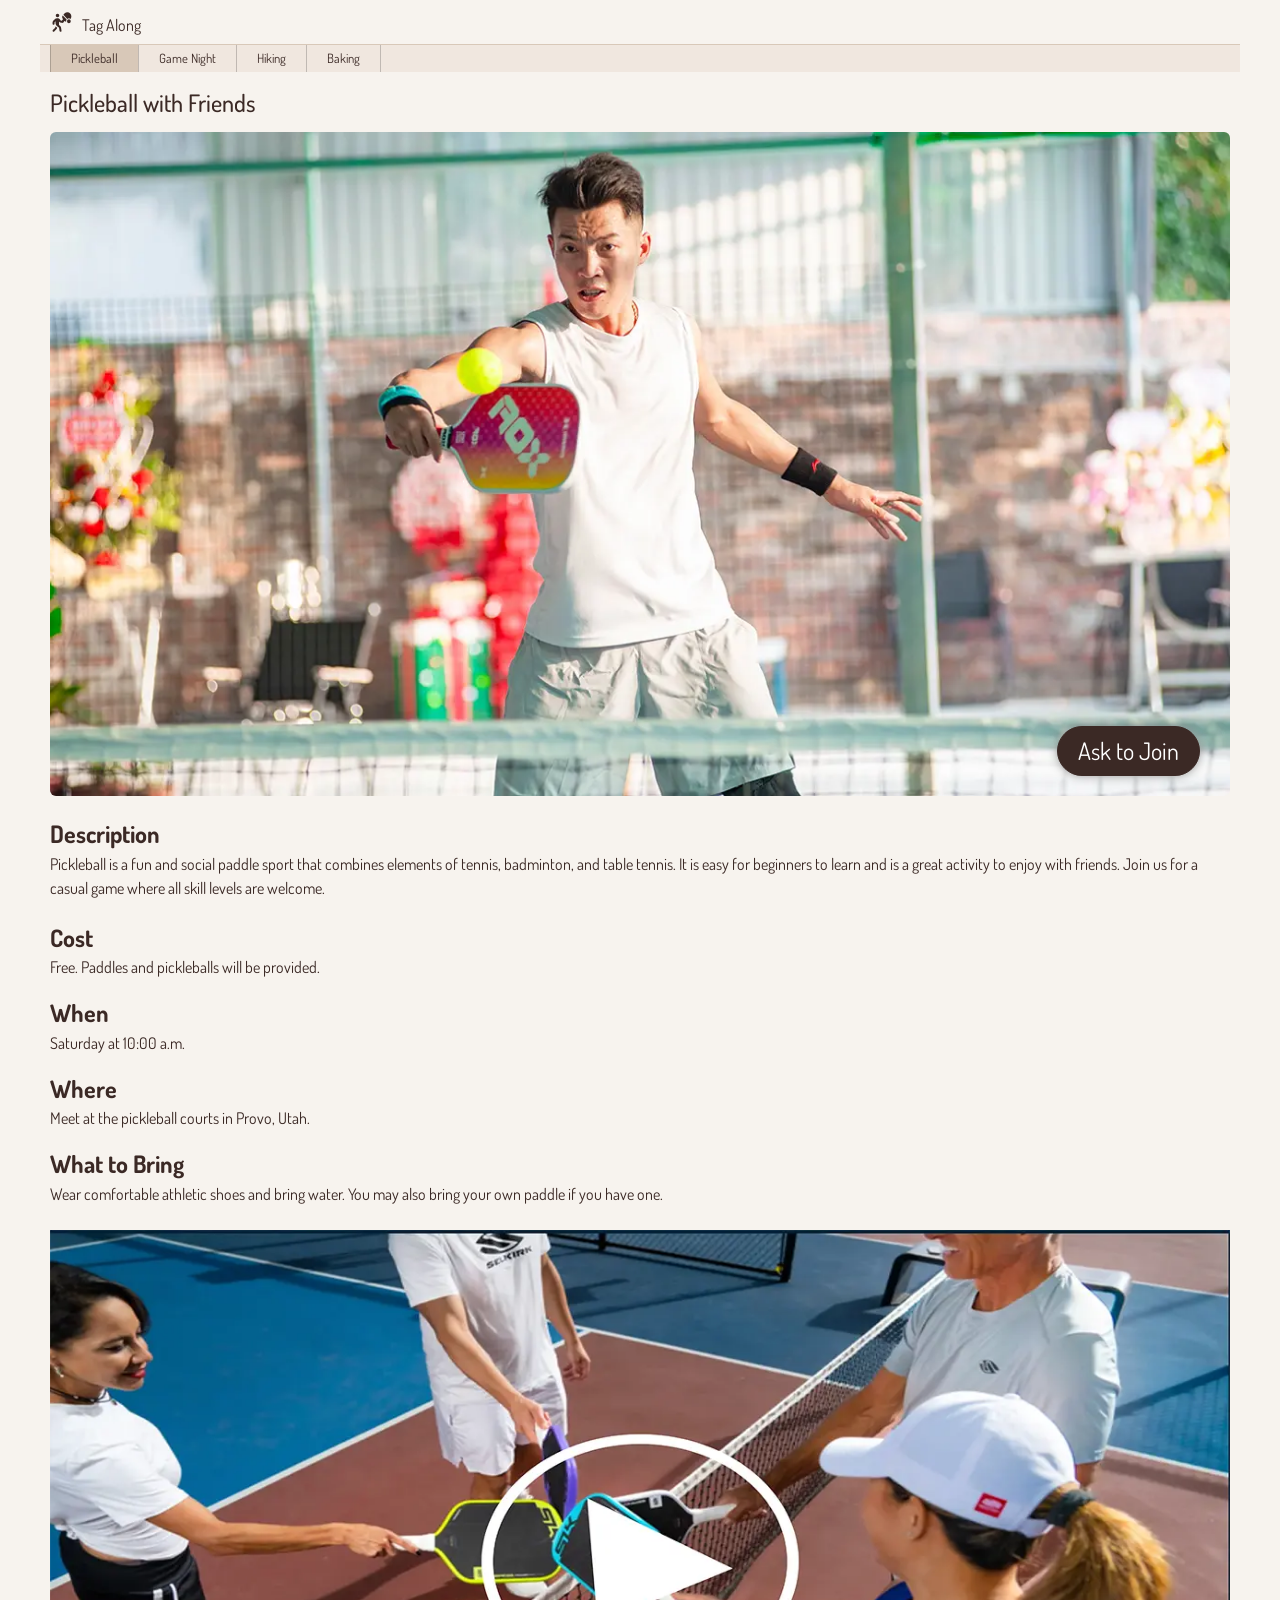
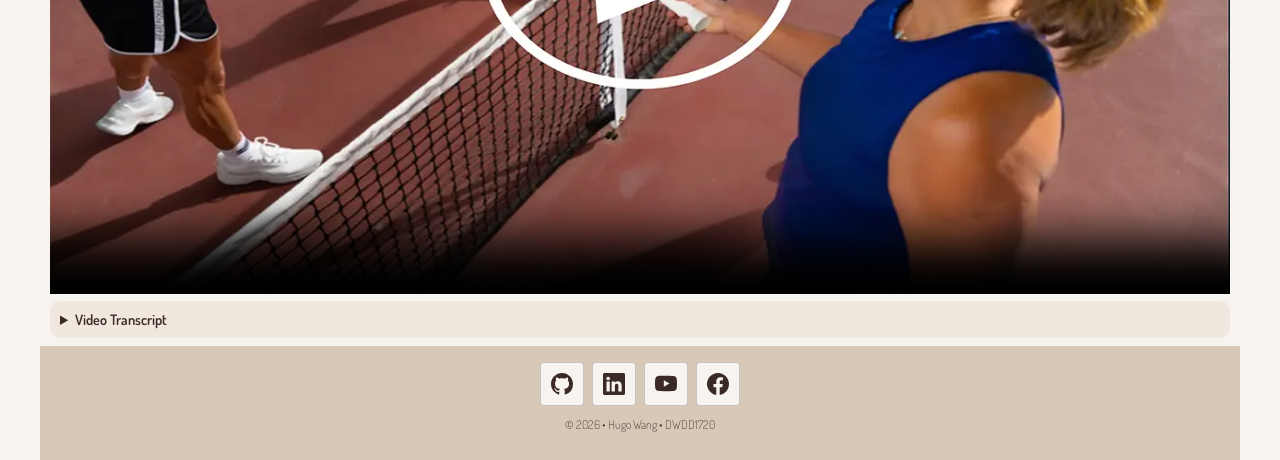
==== index.html @ 9aaf3488 "first push" ====
<!DOCTYPE html>
<html lang="en">
  <head>
    <meta charset="UTF-8" />
    <meta name="viewport" content="width=device-width, initial-scale=1.0" />
    <title>Pickleball Tag Along</title>

    <!-- STYLESHEETS -->
    <link rel="stylesheet" href="styles/normalize.css" />
    <link rel="stylesheet" href="styles/small.css" />
    <link rel="stylesheet" href="styles/larger.css" />

    <!-- GOOGLE FONT -->
    <link rel="preconnect" href="https://fonts.googleapis.com" />
    <link rel="preconnect" href="https://fonts.gstatic.com" crossorigin />
    <link
      href="https://fonts.googleapis.com/css2?family=Dosis:wght@400;500;600;700&display=swap"
      rel="stylesheet"
    />

    <!-- OPEN GRAPH TAGS -->

    <meta property="og:title" content="Pickleball Tag Along" />
    <meta
      property="og:description"
      content="Join friends for a fun and beginner-friendly pickleball activity in Provo."
    />
    <meta
      property="og:image"
      content="https://hugowang-kimochi.github.io/1720-tagalong/images/opengraph.jpg"
    />
    <meta
      property="og:url"
      content="https://hugowang-kimochi.github.io/1720-tagalong/"
    />
    <meta
      property="og:logo"
      content="https://hugowang-kimochi.github.io/1720-tagalong/images/house-heart-fill.svg"
    />
    <meta property="og:type" content="website" />

    <!-- FAV ICON LINKS-->
    <link
      rel="icon"
      type="image/png"
      href="/1720-portal/favicon-96x96.png"
      sizes="96x96"
    />
    <link rel="icon" type="image/svg+xml" href="/1720-portal/favicon.svg" />
    <link rel="shortcut icon" href="/1720-portal/favicon.ico" />
    <link
      rel="apple-touch-icon"
      sizes="180x180"
      href="/1720-portal/apple-touch-icon.png"
    />
    <meta name="apple-mobile-web-app-title" content="Portal" />
    <link rel="manifest" href="/1720-portal/site.webmanifest" />

    <!-- SCRIPTS -->
    <script src="scripts/navigation.js" defer></script>
    <script src="scripts/year.js" defer></script>
  </head>
  <body>
    <header>
      <img
        src="images/person-walking-solid-full.svg"
        alt="Site Logo"
        width="16"
        height="16"
      />
      <span>Tag Along</span>
      <button
        id="hamburger"
        class="hamburger"
        aria-label="Nav Link Button"
      ></button>
    </header>
    <nav id="navbar">
      <ul>
        <li class="active"><a href="index.html">Pickleball</a></li>
        <li><a href="#">Game Night</a></li>
        <li><a href="#">Hiking</a></li>
        <li><a href="#">Baking</a></li>
      </ul>
    </nav>
    <main>
      <h1>Pickleball with Friends</h1>

      <picture class="hero">
        <source
          media="(max-width: 610px)"
          srcset="images/hero-small-610.webp"
        />
        <source
          media="(max-width: 900px)"
          srcset="images/hero-medium-900.webp"
        />
        <img src="images/hero-large-1200.webp" alt="PickelBall Game" />
        <a href="#">Ask to Join</a>
      </picture>

      <!-- DESCRIPTION -->
      <section class="activity-info">
        <h2>Description</h2>

        <p>
          Pickleball is a fun and social paddle sport that combines elements of
          tennis, badminton, and table tennis. It is easy for beginners to learn
          and is a great activity to enjoy with friends. Join us for a casual
          game where all skill levels are welcome.
        </p>
      </section>

      <!-- ACTIVITY DETAILS -->
      <section id="details" class="activity-info">
        <h2>Cost</h2>
        <p>Free. Paddles and pickleballs will be provided.</p>

        <h2>When</h2>
        <p>Saturday at 10:00 a.m.</p>

        <h2>Where</h2>
        <p>Meet at the pickleball courts in Provo, Utah.</p>

        <h2>What to Bring</h2>
        <p>
          Wear comfortable athletic shoes and bring water. You may also bring
          your own paddle if you have one.
        </p>
      </section>

      <!-- VIDEO -->
      <video controls poster="media/poster.webp" width="1280" height="720">
        <source src="media/invitation.mp4" type="video/mp4" />
        <source src="media/invitation.webm" type="video/webm" />
        <track
          label="English"
          kind="subtitles"
          srclang="en"
          src="media/captions-en.vtt"
          default
        />

        <track
          label="Chinese"
          kind="subtitles"
          srclang="zh"
          src="media/captions-zh.vtt"
        />
      </video>
      <details>
        <summary>Video Transcript</summary>
        <p>
          Hello everyone. Today I want to invite you to play pickleball with me.
          Pickleball is a fun and social sport that combines parts of tennis,
          badminton, and table tennis. It's easy to learn. So you don't need to
          you don't need any experience to join us. We will meet this Saturday
          at 10:00 in morning in the morning at a pickleball court in Provo. I
          will bring the paddles and picks so you don't you so you only need to
          bring water and wear comfortable shoes. Pickleball is a great way to
          exercise, spend time with friends, and meet new people. The most
          important thing is to relax and have fun. I hope you tag along and
          play with us. Would you love to see you there? We uh we would love to
          see you there. See you on the court.
        </p>
      </details>
    </main>

    <footer>
      <div class="social">
        <a href="https://github.com/HugoWang-Kimochi" target="_blank"
          ><img
            src="images/icon-github.svg"
            alt="GitHub Icon"
            width="16"
            height="16"
        /></a>

        <a
          href="https://www.linkedin.com/in/hugo-wang-6576a442b/"
          target="_blank"
          ><img
            src="images/icon-linkedin.svg"
            alt="Linked In Icon"
            width="16"
            height="16"
        /></a>

        <a href="https://www.youtube.com/@LofiGirl" target="_blank"
          ><img
            src="images/icon-youtube.svg"
            alt="Youtube Icon"
            width="16"
            height="16"
        /></a>

        <a
          href="https://www.facebook.com/profile.php?id=100000317223996"
          target="_blank"
          ><img
            src="images/icon-facebook.svg"
            alt="Facebook Icon"
            width="16"
            height="16"
        /></a>
      </div>
      <p>
        &copy; <span id="currentyear"></span> &bull; Hugo Wang &bull; DWDD1720
      </p>
    </footer>
  </body>
</html>
---- styles/small.css ----
/*********************** BORDER BOX ************************/
* {
  box-sizing: border-box;
  scroll-behavior: smooth;
}

/*********************** Body TAG ************************/
body {
  font-family: "Dosis", sans-serif;

  background-color: #f7f3ee;
  color: #242424;
}

/*********************** HEADER ************************/
header {
  padding: 10px 0 10px 10px;
  display: grid;
  grid-template-columns: 24px auto 44px;
  align-items: end;
  column-gap: 8px;
  border-bottom: solid 1px #d8c8b8;
}
header img {
  display: block;
  width: 100%;
  height: auto;
}
header span {
  color: #3b2925;
}

/*********************** NAVIGATION ************************/
nav {
  background-color: #f0e7df;
  display: none;
}
nav ul {
  margin: 0;
  padding: 0;
  list-style-type: none;
}
nav a {
  display: block;
  font-size: 0.8rem;
  font-weight: 400;
  color: #3b2925;
  text-decoration: none;
  padding: 0.85rem 10px;
}
nav li.active a {
  background-color: #d8c8b8;
  color: #3b2925;
}
nav a:hover {
  background-color: #d8c8b8;
}
nav.show {
  display: block;
}

/********************* HAMBURGER STUFF **********************/

.hamburger {
  background: none;
  border: none;
  color: #3b2925;
  cursor: pointer;
  font-size: 2rem;
  font-family: Verdana;
}

.hamburger::before {
  content: "\2630";
}

.hamburger.show::before {
  content: "\00D7";
}

/*********************** MAIN LAYOUT ************************/
h1 {
  font-size: 1.5rem;
  color: #3b2925;
  font-weight: 500;
  margin-left: 10px;
}

.sbs section {
  border: 1px solid #eee;
  border-radius: 10px;
  box-shadow: 0 0 10px #aaa;
  margin: 0.5rem 10px;
  overflow: hidden;
}
.sbs h2 {
  background-color: #3b2925;
  color: #f7f3ee;
  font-weight: 400;
  font-size: 1.25rem;
  margin: 0;
  padding: 0.5rem 0.2rem;
  text-align: center;
}
.sbs p {
  font-weight: 200;
  margin: 10px;
  line-height: 130%;
}
.sbs img {
  display: block;
  width: 100%;
  height: 100%;
  object-fit: cover;
}

/*********************** INFORMATION ************************/
.activity-info,
.invitation {
  margin: 1.5rem 10px;
}

.activity-info h2,
.invitation h2 {
  color: #3b2925;
  font-size: 1.5rem;
  margin-bottom: 0.25rem;
}

.activity-info p {
  line-height: 1.5;
  margin-top: 0;
  color: #3b2925;
}

/******************** HERO IMAGE LAYOUT *********************/

.hero {
  display: block;
  width: 100%;
  padding: 0 10px;
  position: relative;
}
.hero img {
  display: block;
  width: 100%;
  height: auto;
  border-radius: 6px;
}
.hero a {
  position: absolute;
  bottom: 20px;
  right: 40px;
  text-decoration: none;
  color: white;
  background-color: #3b2925;
  padding: 10px 20px;
  border-radius: 99px;
  border: 1px solid #3b2925;
  box-shadow: 0 0 10px #999;
  font-size: 1.5rem;
}
.hero a:hover {
  background-color: #d8c8b8;
  color: #3b2925;
}

/******************** VIDEO *********************/
video {
  display: block;
  width: 100%;
  height: auto;
  padding: 0 10px;
}
details {
  margin: 0.5rem 10px;
  padding: 10px;
  background-color: #f0e7df;
  border-radius: 10px;
}
details summary {
  color: #3b2925;
  font-weight: 600;
  font-size: 0.9rem;
}
details p {
  color: #3b2925;
  font-weight: 300;
}

/******************** ASSIGNMENT CARDS *********************/
.cards {
  display: grid;
  grid-template-columns: repeat(auto-fit, minmax(280px, 1fr));
  gap: 50px 10px;
  margin: 10px;
}
.cards section {
  border: 1px #ccc solid;
  border-radius: 10px;
  overflow: hidden;
}
.cards h2 {
  background-color: #8b6658;
  color: #ffffff;
  font-weight: 400;
  font-size: 1.25rem;
  margin: 0;
  padding: 0.5rem 0.2rem;
  text-align: center;
}
.cards p {
  font-weight: 200;
  margin: 10px 10px;
  line-height: 130%;
  text-align: center;
}
.cards img {
  display: block;
  width: 100%;
  height: auto;
}
.cards a {
  background-color: #8b6658;
  color: #ffffff;
  text-decoration: none;
  display: block;
  width: 80%;
  padding: 10px;
  margin: 0 10% 10px 10%;
  text-align: center;
  border-radius: 20px;
}
.cards a:hover {
  background-color: #a37d6e;
  transform: translateY(2px);
  box-shadow: 0 0 10px #999;
}

/********************** SOCIAL STUFF ***********************/
.social {
  display: flex;
  justify-content: center;
  column-gap: 8px;
}
.social img {
  display: block;
  width: 22px;
  height: 22px;
}
.social a {
  border: solid 1px rgba(0, 0, 0, 0.2);
  border-radius: 4px;
  width: 44px;
  height: 44px;
  display: flex;
  justify-content: center;
  align-items: center;
  background-color: #f7f3ee;
}
.social a:hover {
  background-color: #ffffff;
}
/********************** FOOTER STUFF ***********************/

footer {
  background-color: #d8c8b8;
  color: #3b2925;
  padding: 1rem 0;
  text-align: center;
  font-weight: 200;
  font-size: 0.75rem;
}
---- styles/larger.css ----
@media only screen and (min-width: 40rem) {
  header,
  main,
  nav,
  footer {
    max-width: 1200px;
    margin: 0 auto;
  }

  /*********************** NAVIGATION ************************/
  nav {
    display: block;
  }

  nav ul {
    display: flex;
    margin-left: 10px;
  }
  nav a {
    border-left: solid 1px rgba(0, 0, 0, 0.2);
    padding: 0.4rem 20px;
  }
  nav li:last-child a {
    border-right: solid 1px rgba(0, 0, 0, 0.2);
  }

  /********************** HAMBURGER STUFF ***********************/
  .hamburger {
    display: none;
  }

  /********************** MAIN STUFF ***********************/
  .sbs {
    display: grid;
    grid-template-columns: 2fr 1fr;
  }
}
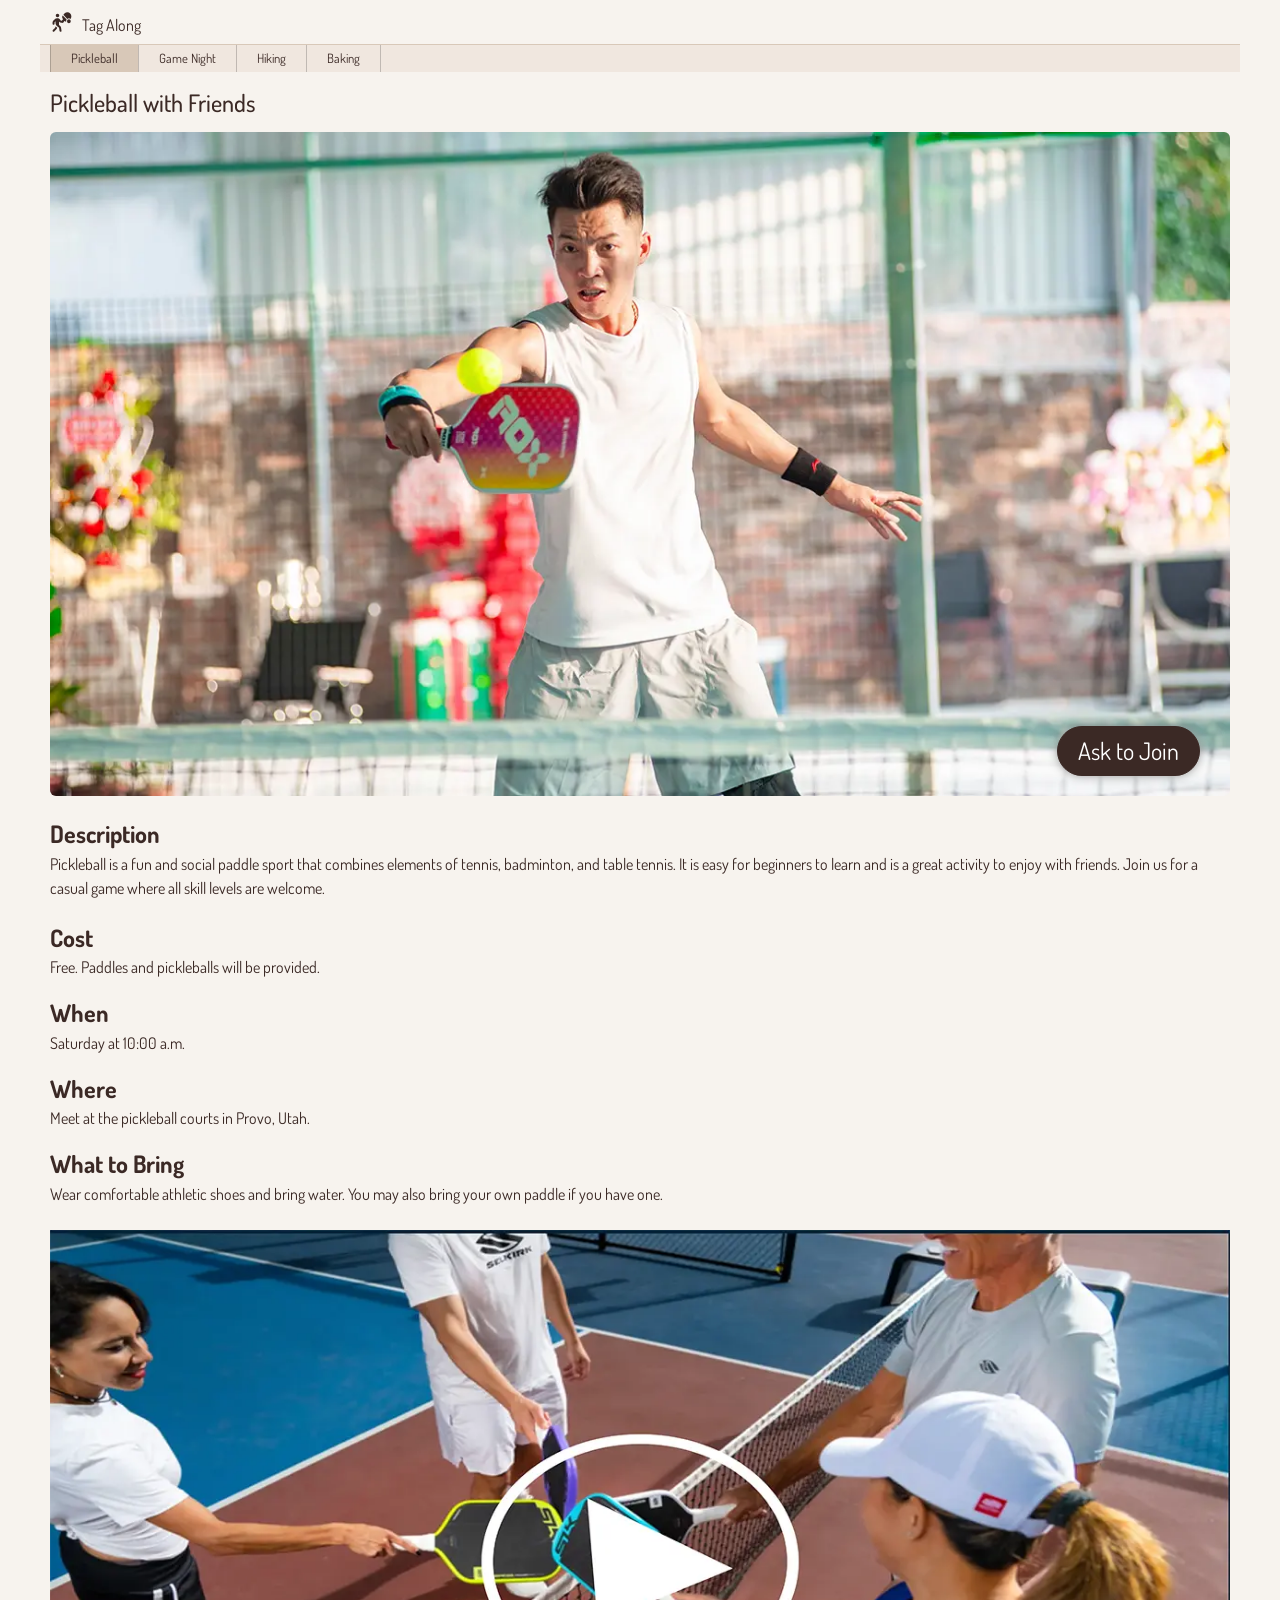
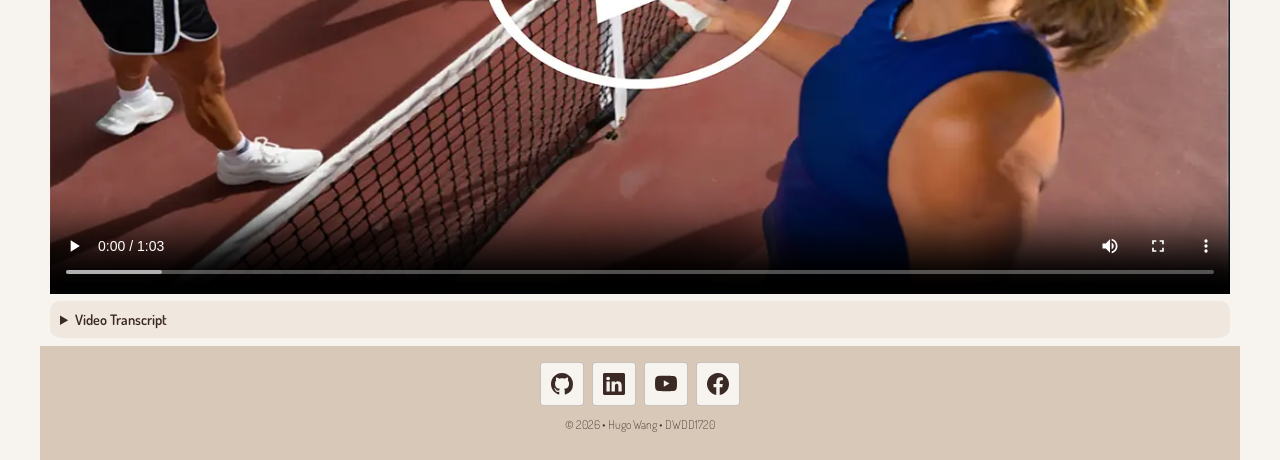
==== commit e3b12ba2: "update favicon" ====
--- a/index.html
+++ b/index.html
@@ -43,19 +43,18 @@
     <link
       rel="icon"
       type="image/png"
-      href="/1720-portal/favicon-96x96.png"
+      href="/1720-tagalong/favicon-96x96.png"
       sizes="96x96"
     />
-    <link rel="icon" type="image/svg+xml" href="/1720-portal/favicon.svg" />
-    <link rel="shortcut icon" href="/1720-portal/favicon.ico" />
+    <link rel="icon" type="image/svg+xml" href="/1720-tagalong/favicon.svg" />
+    <link rel="shortcut icon" href="/1720-tagalong/favicon.ico" />
     <link
       rel="apple-touch-icon"
       sizes="180x180"
-      href="/1720-portal/apple-touch-icon.png"
-    />
-    <meta name="apple-mobile-web-app-title" content="Portal" />
-    <link rel="manifest" href="/1720-portal/site.webmanifest" />
-
+      href="/1720-tagalong/apple-touch-icon.png"
+    />
+    <meta name="apple-mobile-web-app-title" content="Tag Along" />
+    <link rel="manifest" href="/1720-tagalong/site.webmanifest" />
     <!-- SCRIPTS -->
     <script src="scripts/navigation.js" defer></script>
     <script src="scripts/year.js" defer></script>
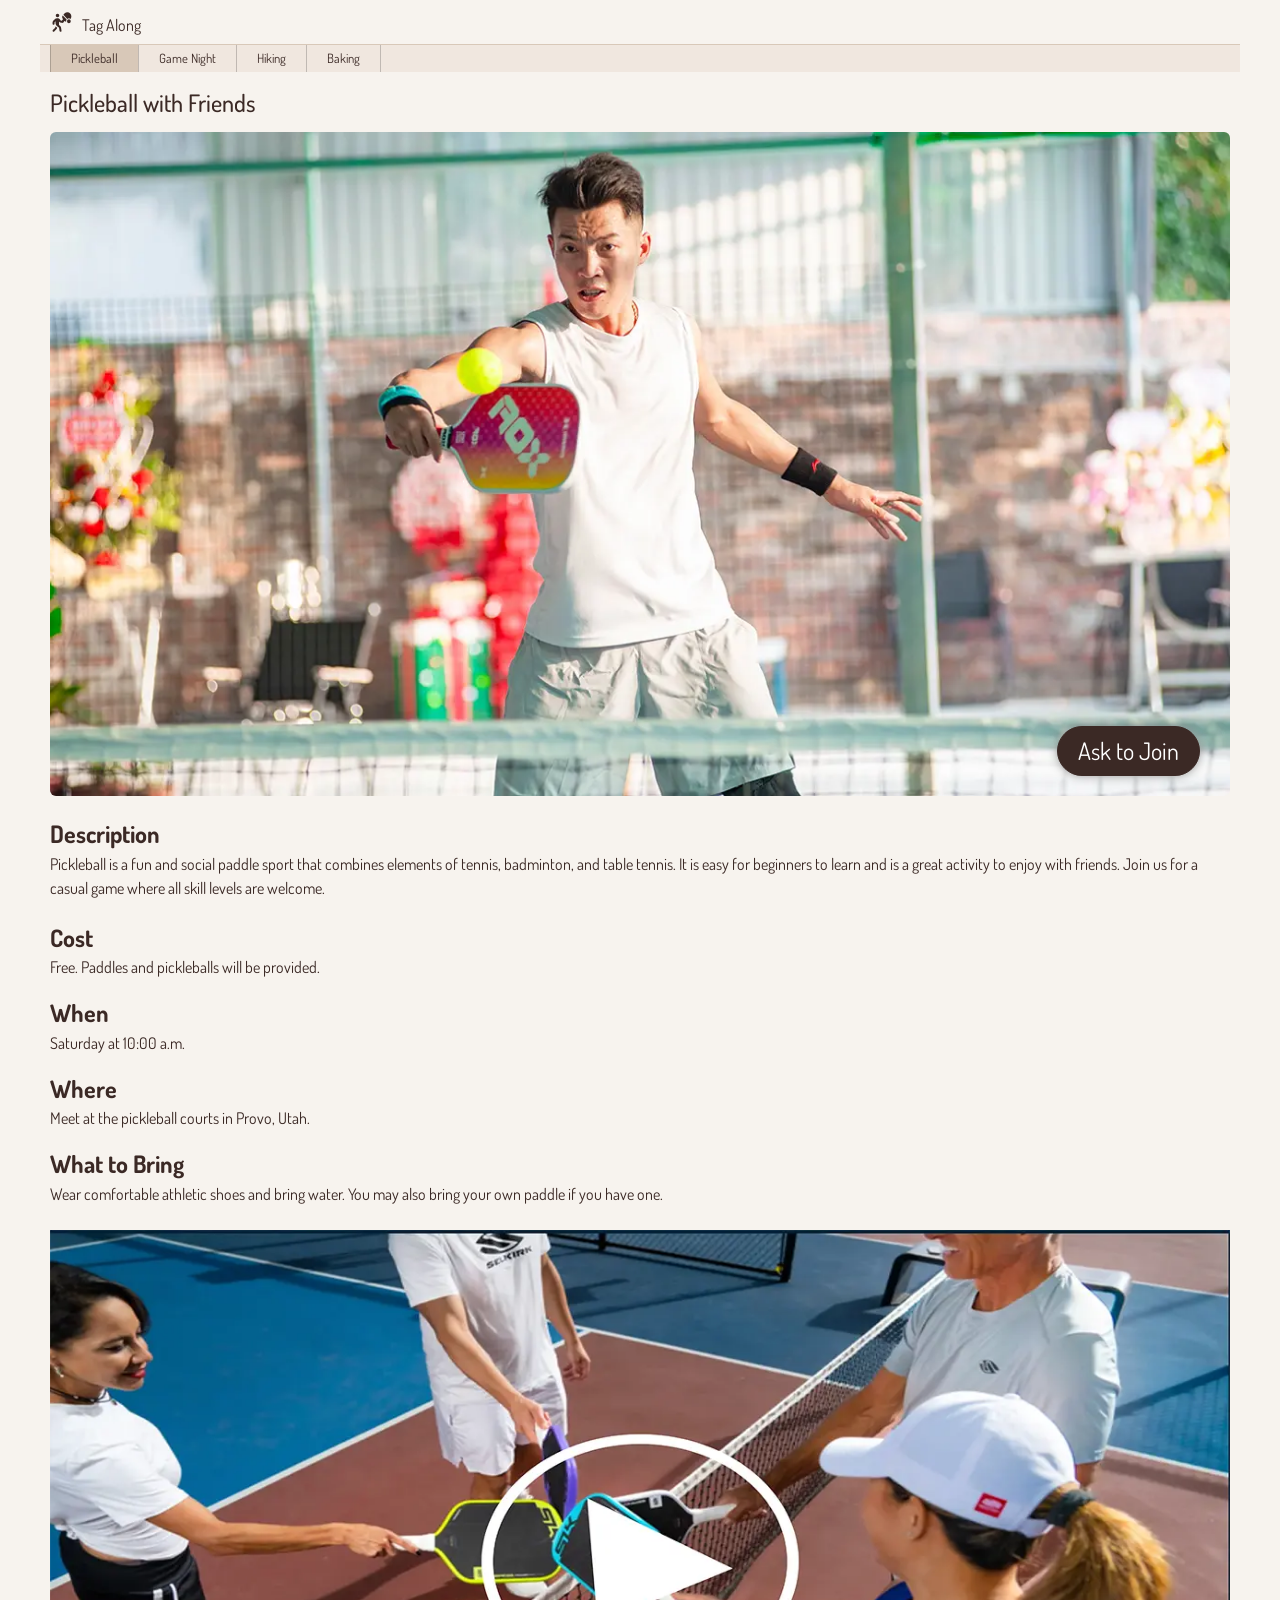
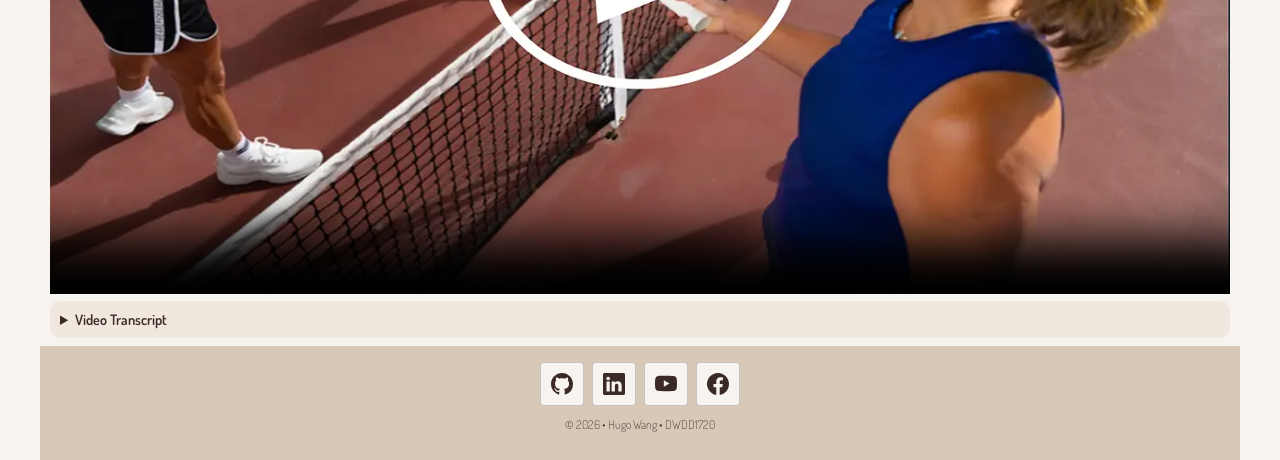
==== commit cdc56e5d: "fix some errors" ====
--- a/index.html
+++ b/index.html
@@ -85,18 +85,20 @@
     <main>
       <h1>Pickleball with Friends</h1>
 
-      <picture class="hero">
-        <source
-          media="(max-width: 610px)"
-          srcset="images/hero-small-610.webp"
-        />
-        <source
-          media="(max-width: 900px)"
-          srcset="images/hero-medium-900.webp"
-        />
-        <img src="images/hero-large-1200.webp" alt="PickelBall Game" />
+      <div class="hero">
+        <picture">
+          <source
+            media="(max-width: 610px)"
+            srcset="images/hero-small-610.webp"
+          />
+          <source
+            media="(max-width: 900px)"
+            srcset="images/hero-medium-900.webp"
+          />
+          <img src="images/hero-large-1200.webp" alt="PickelBall Game" />
+        </picture>
         <a href="#">Ask to Join</a>
-      </picture>
+      </div>
 
       <!-- DESCRIPTION -->
       <section class="activity-info">
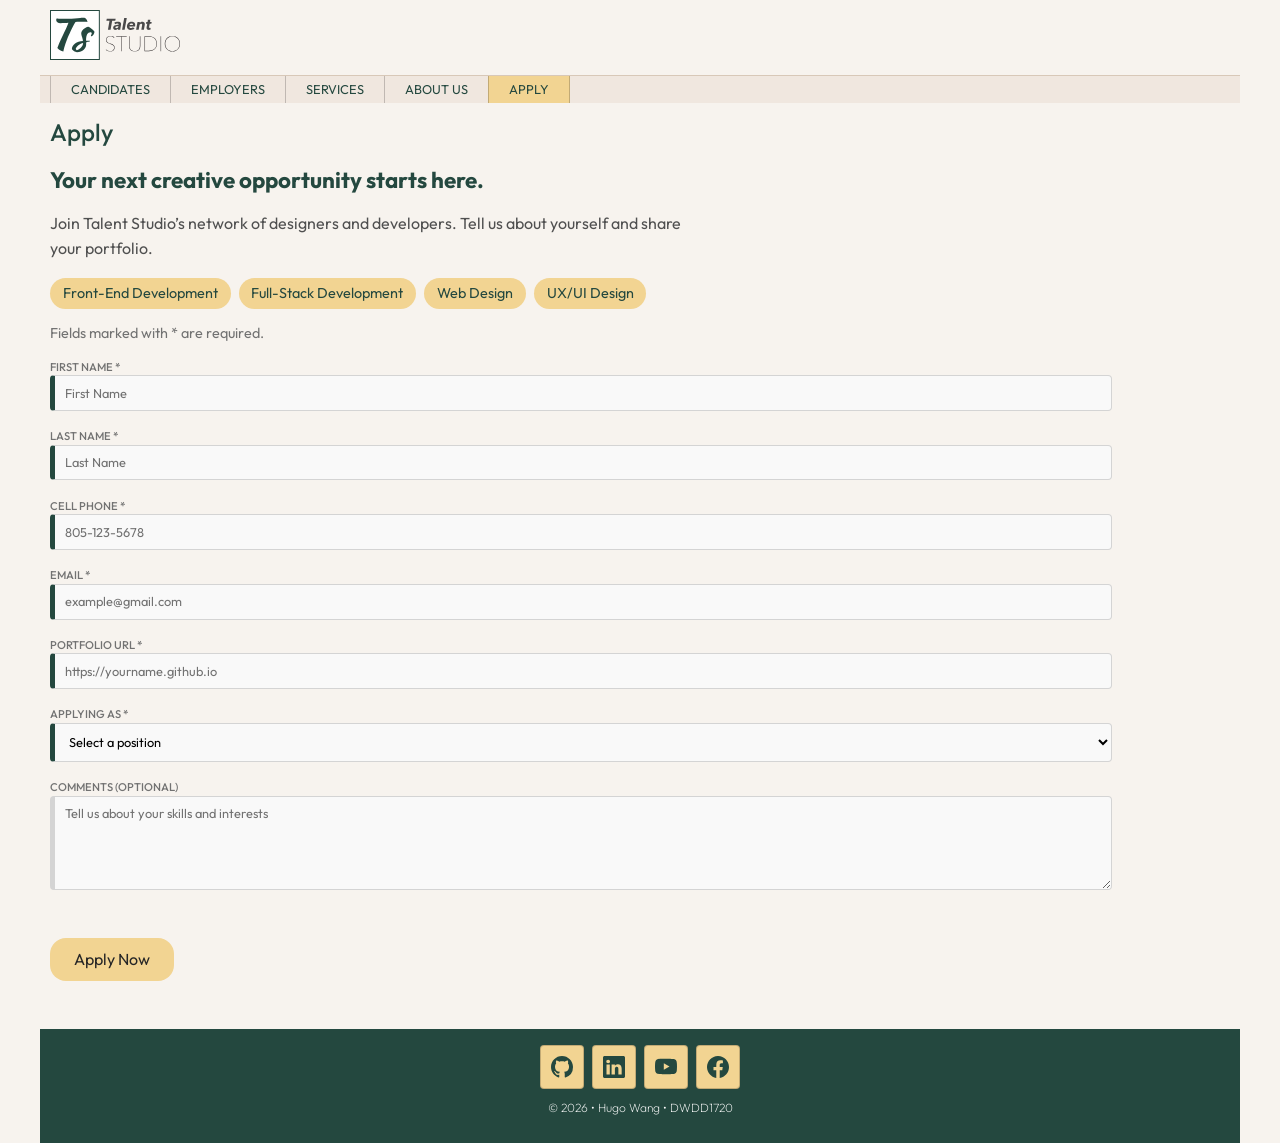
==== commit 087a3737: "first push" ====
--- a/index.html
+++ b/index.html
@@ -1,213 +1,134 @@
 <!DOCTYPE html>
 <html lang="en">
-  <head>
-    <meta charset="UTF-8" />
-    <meta name="viewport" content="width=device-width, initial-scale=1.0" />
-    <title>Pickleball Tag Along</title>
 
-    <!-- STYLESHEETS -->
-    <link rel="stylesheet" href="styles/normalize.css" />
-    <link rel="stylesheet" href="styles/small.css" />
-    <link rel="stylesheet" href="styles/larger.css" />
+<head>
+  <meta charset="UTF-8" />
+  <meta name="viewport" content="width=device-width, initial-scale=1.0" />
+  <title>Apply | Talent Studio</title>
 
-    <!-- GOOGLE FONT -->
-    <link rel="preconnect" href="https://fonts.googleapis.com" />
-    <link rel="preconnect" href="https://fonts.gstatic.com" crossorigin />
-    <link
-      href="https://fonts.googleapis.com/css2?family=Dosis:wght@400;500;600;700&display=swap"
-      rel="stylesheet"
-    />
+  <!-- STYLESHEETS -->
+  <link rel="stylesheet" href="styles/normalize.css" />
+  <link rel="stylesheet" href="styles/small.css" />
+  <link rel="stylesheet" href="styles/larger.css" />
 
-    <!-- OPEN GRAPH TAGS -->
+  <!-- GOOGLE FONT -->
+  <link rel="preconnect" href="https://fonts.googleapis.com">
+  <link rel="preconnect" href="https://fonts.gstatic.com" crossorigin>
+  <link href="https://fonts.googleapis.com/css2?family=Outfit:wght@100..900&display=swap" rel="stylesheet">
 
-    <meta property="og:title" content="Pickleball Tag Along" />
-    <meta
-      property="og:description"
-      content="Join friends for a fun and beginner-friendly pickleball activity in Provo."
-    />
-    <meta
-      property="og:image"
-      content="https://hugowang-kimochi.github.io/1720-tagalong/images/opengraph.jpg"
-    />
-    <meta
-      property="og:url"
-      content="https://hugowang-kimochi.github.io/1720-tagalong/"
-    />
-    <meta
-      property="og:logo"
-      content="https://hugowang-kimochi.github.io/1720-tagalong/images/house-heart-fill.svg"
-    />
-    <meta property="og:type" content="website" />
+  <!-- OPEN GRAPH TAGS -->
+  <meta property="og:title" content="Apply | Talent Studio" />
+  <meta property="og:description"
+    content="Find your next creative opportunity. Join Talent Studio’s network of designers and developers and share your skills and portfolio." />
+  <meta property="og:image" content="https://hugowang-kimochi.github.io/1720-hireme/images/opengraph.jpg" />
+  <meta property="og:url" content="https://hugowang-kimochi.github.io/1720-hireme//" />
+  <meta property="og:logo" content="https://hugowang-kimochi.github.io/1720-hireme/images/logo.svg" />
+  <meta property="og:type" content="website" />
 
-    <!-- FAV ICON LINKS-->
-    <link
-      rel="icon"
-      type="image/png"
-      href="/1720-tagalong/favicon-96x96.png"
-      sizes="96x96"
-    />
-    <link rel="icon" type="image/svg+xml" href="/1720-tagalong/favicon.svg" />
-    <link rel="shortcut icon" href="/1720-tagalong/favicon.ico" />
-    <link
-      rel="apple-touch-icon"
-      sizes="180x180"
-      href="/1720-tagalong/apple-touch-icon.png"
-    />
-    <meta name="apple-mobile-web-app-title" content="Tag Along" />
-    <link rel="manifest" href="/1720-tagalong/site.webmanifest" />
-    <!-- SCRIPTS -->
-    <script src="scripts/navigation.js" defer></script>
-    <script src="scripts/year.js" defer></script>
-  </head>
-  <body>
-    <header>
-      <img
-        src="images/person-walking-solid-full.svg"
-        alt="Site Logo"
-        width="16"
-        height="16"
-      />
-      <span>Tag Along</span>
-      <button
-        id="hamburger"
-        class="hamburger"
-        aria-label="Nav Link Button"
-      ></button>
-    </header>
-    <nav id="navbar">
-      <ul>
-        <li class="active"><a href="index.html">Pickleball</a></li>
-        <li><a href="#">Game Night</a></li>
-        <li><a href="#">Hiking</a></li>
-        <li><a href="#">Baking</a></li>
+  <!-- FAV ICON LINKS-->
+  <link rel="icon" type="image/png" href="/1720-hireme/favicon-96x96.png" sizes="96x96" />
+  <link rel="icon" type="image/svg+xml" href="/1720-hireme/favicon.svg" />
+  <link rel="shortcut icon" href="/1720-hireme/favicon.ico" />
+  <link rel="apple-touch-icon" sizes="180x180" href="/1720-hireme/apple-touch-icon.png" />
+  <meta name="apple-mobile-web-app-title" content="Hire Me" />
+  <link rel="manifest" href="/1720-hireme/site.webmanifest" />
+
+  <!-- SCRIPTS -->
+  <script src="scripts/navigation.js" defer></script>
+  <script src="scripts/year.js" defer></script>
+</head>
+
+<body>
+  <header>
+    <img src="images/logo.svg" alt="Site Logo" width="131" height="50" loading="lazy" />
+    <button id="hamburger" class="hamburger" aria-label="Nav Link Button"></button>
+  </header>
+  <nav id="navbar">
+    <ul>
+      <li><a href="#">CANDIDATES</a></li>
+      <li><a href="#">EMPLOYERS</a></li>
+      <li><a href="#">SERVICES</a></li>
+      <li><a href="#">ABOUT US</a></li>
+      <li class="active"><a href="index.html">APPLY</a></li>
+    </ul>
+  </nav>
+  <main>
+    <h1>Apply</h1>
+
+    <div class="apply-intro">
+      <h2>Your next creative opportunity starts here.</h2>
+      <p>
+        Join Talent Studio’s network of designers and developers.
+        Tell us about yourself and share your portfolio.
+      </p>
+
+      <ul class="job-tags">
+        <li>Front-End Development</li>
+        <li>Full-Stack Development</li>
+        <li>Web Design</li>
+        <li>UX/UI Design</li>
       </ul>
-    </nav>
-    <main>
-      <h1>Pickleball with Friends</h1>
+    </div>
 
-      <div class="hero">
-        <picture">
-          <source
-            media="(max-width: 610px)"
-            srcset="images/hero-small-610.webp"
-          />
-          <source
-            media="(max-width: 900px)"
-            srcset="images/hero-medium-900.webp"
-          />
-          <img src="images/hero-large-1200.webp" alt="PickelBall Game" />
-        </picture>
-        <a href="#">Ask to Join</a>
-      </div>
+    <p class="required-note">Fields marked with * are required.</p>
 
-      <!-- DESCRIPTION -->
-      <section class="activity-info">
-        <h2>Description</h2>
+    <form action="results.html" method="get">
+      <label>First Name *
+        <input type="text" name="first" required autocomplete="given-name" placeholder="First Name">
+      </label>
 
-        <p>
-          Pickleball is a fun and social paddle sport that combines elements of
-          tennis, badminton, and table tennis. It is easy for beginners to learn
-          and is a great activity to enjoy with friends. Join us for a casual
-          game where all skill levels are welcome.
-        </p>
-      </section>
+      <label>Last Name *
+        <input type="text" name="last" required autocomplete="family-name" placeholder="Last Name">
+      </label>
 
-      <!-- ACTIVITY DETAILS -->
-      <section id="details" class="activity-info">
-        <h2>Cost</h2>
-        <p>Free. Paddles and pickleballs will be provided.</p>
+      <label>Cell Phone *
+        <input type="tel" name="phone" required autocomplete="tel" placeholder="805-123-5678">
+      </label>
 
-        <h2>When</h2>
-        <p>Saturday at 10:00 a.m.</p>
+      <label>Email *
+        <input type="email" name="email" required autocomplete="email" placeholder="example@gmail.com">
+      </label>
 
-        <h2>Where</h2>
-        <p>Meet at the pickleball courts in Provo, Utah.</p>
+      <label>Portfolio URL *
+        <input type="url" name="url" required autocomplete="url" placeholder="https://yourname.github.io">
+      </label>
 
-        <h2>What to Bring</h2>
-        <p>
-          Wear comfortable athletic shoes and bring water. You may also bring
-          your own paddle if you have one.
-        </p>
-      </section>
+      <label>Applying As *
+        <select name="who" required>
+          <option value="">Select a position</option>
+          <option value="Front-End Developer">Front-End Developer</option>
+          <option value="Full-Stack Developer">Full-Stack Developer</option>
+          <option value="Web Designer">Web Designer</option>
+          <option value="UX/UI Designer">UX/UI Designer</option>
+        </select>
+      </label>
 
-      <!-- VIDEO -->
-      <video controls poster="media/poster.webp" width="1280" height="720">
-        <source src="media/invitation.mp4" type="video/mp4" />
-        <source src="media/invitation.webm" type="video/webm" />
-        <track
-          label="English"
-          kind="subtitles"
-          srclang="en"
-          src="media/captions-en.vtt"
-          default
-        />
+      <label>Comments (optional)
+        <textarea name="comments" rows="5" placeholder="Tell us about your skills and interests"></textarea>
+      </label>
 
-        <track
-          label="Chinese"
-          kind="subtitles"
-          srclang="zh"
-          src="media/captions-zh.vtt"
-        />
-      </video>
-      <details>
-        <summary>Video Transcript</summary>
-        <p>
-          Hello everyone. Today I want to invite you to play pickleball with me.
-          Pickleball is a fun and social sport that combines parts of tennis,
-          badminton, and table tennis. It's easy to learn. So you don't need to
-          you don't need any experience to join us. We will meet this Saturday
-          at 10:00 in morning in the morning at a pickleball court in Provo. I
-          will bring the paddles and picks so you don't you so you only need to
-          bring water and wear comfortable shoes. Pickleball is a great way to
-          exercise, spend time with friends, and meet new people. The most
-          important thing is to relax and have fun. I hope you tag along and
-          play with us. Would you love to see you there? We uh we would love to
-          see you there. See you on the court.
-        </p>
-      </details>
-    </main>
+      <input type="submit" value="Apply Now">
+    </form>
+  </main>
 
-    <footer>
-      <div class="social">
-        <a href="https://github.com/HugoWang-Kimochi" target="_blank"
-          ><img
-            src="images/icon-github.svg"
-            alt="GitHub Icon"
-            width="16"
-            height="16"
-        /></a>
+  <footer>
+    <div class="social">
+      <a href="https://github.com/HugoWang-Kimochi" target="_blank"><img src="images/icon-github.svg" alt="GitHub Icon"
+          width="16" height="16" /></a>
 
-        <a
-          href="https://www.linkedin.com/in/hugo-wang-6576a442b/"
-          target="_blank"
-          ><img
-            src="images/icon-linkedin.svg"
-            alt="Linked In Icon"
-            width="16"
-            height="16"
-        /></a>
+      <a href="https://www.linkedin.com/in/hugo-wang-6576a442b/" target="_blank"><img src="images/icon-linkedin.svg"
+          alt="Linked In Icon" width="16" height="16" /></a>
 
-        <a href="https://www.youtube.com/@LofiGirl" target="_blank"
-          ><img
-            src="images/icon-youtube.svg"
-            alt="Youtube Icon"
-            width="16"
-            height="16"
-        /></a>
+      <a href="https://www.youtube.com/@LofiGirl" target="_blank"><img src="images/icon-youtube.svg" alt="Youtube Icon"
+          width="16" height="16" /></a>
 
-        <a
-          href="https://www.facebook.com/profile.php?id=100000317223996"
-          target="_blank"
-          ><img
-            src="images/icon-facebook.svg"
-            alt="Facebook Icon"
-            width="16"
-            height="16"
-        /></a>
-      </div>
-      <p>
-        &copy; <span id="currentyear"></span> &bull; Hugo Wang &bull; DWDD1720
-      </p>
-    </footer>
-  </body>
-</html>
+      <a href="https://www.facebook.com/profile.php?id=100000317223996" target="_blank"><img
+          src="images/icon-facebook.svg" alt="Facebook Icon" width="16" height="16" /></a>
+    </div>
+    <p>
+      &copy; <span id="currentyear"></span> &bull; Hugo Wang &bull; DWDD1720
+    </p>
+  </footer>
+</body>
+
+</html>
--- a/styles/small.css
+++ b/styles/small.css
@@ -1,3 +1,21 @@
+/*********************** COLOR SCHEME ************************/
+:root {
+  --color-primary: #24483f;
+  --color-secondary: #F2D492;
+  /* series of Grey Scale Colors */
+  --color-mygrey-05: lab(98% 0 0);
+  --color-mygrey-10: lab(97% 0 0);
+  --color-mygrey-20: lab(91% 0 0);
+  --color-mygrey-30: lab(85% 0 0);
+  --color-mygrey-40: lab(66% 0 0);
+  --color-mygrey-50: lab(48% 0 0);
+  --color-mygrey-60: lab(34% 0 0);
+  --color-mygrey-70: lab(27% 0 0);
+  --color-mygrey-80: lab(15% 0 0);
+  --color-mygrey-90: lab(8% 0 0);
+  --color-mygrey-95: lab(3% 0 0);
+}
+
 /*********************** BORDER BOX ************************/
 * {
   box-sizing: border-box;
@@ -6,28 +24,26 @@
 
 /*********************** Body TAG ************************/
 body {
-  font-family: "Dosis", sans-serif;
-
+  font-family: "Outfit", sans-serif;
+  margin: 0;
   background-color: #f7f3ee;
-  color: #242424;
 }
 
 /*********************** HEADER ************************/
 header {
   padding: 10px 0 10px 10px;
   display: grid;
-  grid-template-columns: 24px auto 44px;
+  grid-template-columns: auto 44px;
   align-items: end;
   column-gap: 8px;
   border-bottom: solid 1px #d8c8b8;
 }
+
 header img {
   display: block;
-  width: 100%;
+  width: 131px;
   height: auto;
-}
-header span {
-  color: #3b2925;
+  padding-bottom: 5px;
 }
 
 /*********************** NAVIGATION ************************/
@@ -35,26 +51,31 @@
   background-color: #f0e7df;
   display: none;
 }
+
 nav ul {
   margin: 0;
   padding: 0;
   list-style-type: none;
 }
+
 nav a {
   display: block;
   font-size: 0.8rem;
   font-weight: 400;
-  color: #3b2925;
+  color: var(--color-primary);
   text-decoration: none;
   padding: 0.85rem 10px;
 }
+
 nav li.active a {
-  background-color: #d8c8b8;
-  color: #3b2925;
-}
+  background-color: var(--color-secondary);
+  color: var(--color-primary);
+}
+
 nav a:hover {
-  background-color: #d8c8b8;
-}
+  background-color: var(--color-secondary);
+}
+
 nav.show {
   display: block;
 }
@@ -81,160 +102,141 @@
 /*********************** MAIN LAYOUT ************************/
 h1 {
   font-size: 1.5rem;
-  color: #3b2925;
+  color: var(--color-primary);
   font-weight: 500;
   margin-left: 10px;
 }
 
-.sbs section {
-  border: 1px solid #eee;
-  border-radius: 10px;
-  box-shadow: 0 0 10px #aaa;
-  margin: 0.5rem 10px;
-  overflow: hidden;
-}
-.sbs h2 {
-  background-color: #3b2925;
-  color: #f7f3ee;
-  font-weight: 400;
-  font-size: 1.25rem;
-  margin: 0;
-  padding: 0.5rem 0.2rem;
+
+/*********************** INTRODUCTION ************************/
+.apply-intro,
+.required-note {
+  margin: 1rem 10px;
+}
+
+.apply-intro h2 {
+  color: var(--color-primary);
+  font-size: 1.4rem;
+  line-height: 1.3;
+  margin-bottom: 0.75rem;
+}
+
+.apply-intro p {
+  max-width: 60ch;
+  color: var(--color-mygrey-60);
+  line-height: 1.6;
+}
+
+.job-tags {
+  display: flex;
+  flex-wrap: wrap;
+  gap: 0.5rem;
+  padding: 0;
+  list-style: none;
+}
+
+.job-tags li {
+  background-color: var(--color-secondary);
+  color: var(--color-primary);
+  padding: 0.45rem 0.8rem;
+  border-radius: 1rem;
+  font-size: 0.9rem;
+}
+
+.required-note {
+  color: var(--color-mygrey-50);
+  font-size: 0.9rem;
+}
+
+
+/*********************** FORM LAYOUT ************************/
+form {
+  margin: 1rem 10px;
+
+  label {
+    display: block;
+    font-size: 0.7rem;
+    font-weight: 500;
+    padding-top: 0.2rem;
+    color: var(--color-mygrey-50);
+    text-transform: uppercase;
+  }
+
+  input[type="text"],
+  input[type="tel"],
+  input[type="url"],
+  input[type="email"],
+  textarea,
+  select {
+    display: block;
+    margin: 0.1rem 0 1rem 0;
+    padding: .6rem 10px;
+    border: 1px solid var(--color-mygrey-30);
+    border-radius: 4px;
+    border-left-width: 5px;
+    border-left-color: var(--color-mygrey-30);
+    font-size: .8rem;
+    background-color: var(--color-mygrey-05);
+    width: 90%;
+
+    &::placeholder {
+      color: var(--color-mygrey-50)
+    }
+
+  }
+
+  input:required,
+  select:required {
+    border-left-color: var(--color-primary);
+  }
+
+  input:focus {
+    border-left-color: var(--color-secondary);
+    outline: none;
+  }
+
+  input:required:valid,
+  select:required:valid {
+    border-left-color: var(--color-secondary);
+  }
+}
+
+input[type="submit"] {
+  border: none;
   text-align: center;
-}
-.sbs p {
-  font-weight: 200;
-  margin: 10px;
-  line-height: 130%;
-}
-.sbs img {
-  display: block;
-  width: 100%;
-  height: 100%;
-  object-fit: cover;
-}
-
-/*********************** INFORMATION ************************/
-.activity-info,
-.invitation {
-  margin: 1.5rem 10px;
-}
-
-.activity-info h2,
-.invitation h2 {
-  color: #3b2925;
-  font-size: 1.5rem;
-  margin-bottom: 0.25rem;
-}
-
-.activity-info p {
-  line-height: 1.5;
-  margin-top: 0;
-  color: #3b2925;
-}
-
-/******************** HERO IMAGE LAYOUT *********************/
-
-.hero {
-  display: block;
-  width: 100%;
-  padding: 0 10px;
-  position: relative;
-}
-.hero img {
-  display: block;
-  width: 100%;
-  height: auto;
+  background-color: var(--color-secondary);
+  color: var(--color-mygrey-80);
+  border-radius: 1rem;
+  padding: 0.75rem 1.5rem;
+  margin: 2rem 0;
+  font-size: 1rem;
+  -webkit-appearance: none;
+  appearance: none;
+
+  &:hover {
+    box-shadow: 0 0 10px var(--color-mygrey-90);
+  }
+}
+
+/*********************** STYLE FORM RESULTS ************************/
+.results {
+  background-color: var(--color-primary);
+  margin: 0 10px 1rem 10px;
+  padding: 10px;
+  border: 1px solid var(--color-mygrey-40);
   border-radius: 6px;
-}
-.hero a {
-  position: absolute;
-  bottom: 20px;
-  right: 40px;
-  text-decoration: none;
-  color: white;
-  background-color: #3b2925;
-  padding: 10px 20px;
-  border-radius: 99px;
-  border: 1px solid #3b2925;
-  box-shadow: 0 0 10px #999;
-  font-size: 1.5rem;
-}
-.hero a:hover {
-  background-color: #d8c8b8;
-  color: #3b2925;
-}
-
-/******************** VIDEO *********************/
-video {
-  display: block;
-  width: 100%;
-  height: auto;
-  padding: 0 10px;
-}
-details {
-  margin: 0.5rem 10px;
-  padding: 10px;
-  background-color: #f0e7df;
-  border-radius: 10px;
-}
-details summary {
-  color: #3b2925;
-  font-weight: 600;
-  font-size: 0.9rem;
-}
-details p {
-  color: #3b2925;
-  font-weight: 300;
-}
-
-/******************** ASSIGNMENT CARDS *********************/
-.cards {
-  display: grid;
-  grid-template-columns: repeat(auto-fit, minmax(280px, 1fr));
-  gap: 50px 10px;
-  margin: 10px;
-}
-.cards section {
-  border: 1px #ccc solid;
-  border-radius: 10px;
-  overflow: hidden;
-}
-.cards h2 {
-  background-color: #8b6658;
-  color: #ffffff;
-  font-weight: 400;
-  font-size: 1.25rem;
-  margin: 0;
-  padding: 0.5rem 0.2rem;
-  text-align: center;
-}
-.cards p {
-  font-weight: 200;
-  margin: 10px 10px;
-  line-height: 130%;
-  text-align: center;
-}
-.cards img {
-  display: block;
-  width: 100%;
-  height: auto;
-}
-.cards a {
-  background-color: #8b6658;
-  color: #ffffff;
-  text-decoration: none;
-  display: block;
-  width: 80%;
-  padding: 10px;
-  margin: 0 10% 10px 10%;
-  text-align: center;
-  border-radius: 20px;
-}
-.cards a:hover {
-  background-color: #a37d6e;
-  transform: translateY(2px);
-  box-shadow: 0 0 10px #999;
+
+  p {
+    padding: 5px 0;
+    font-weight: 500;
+    color: var(--color-secondary);
+    line-height: 1.6;
+  }
+
+  span {
+    font-weight: 400;
+    color: white;
+  }
 }
 
 /********************** SOCIAL STUFF ***********************/
@@ -243,11 +245,13 @@
   justify-content: center;
   column-gap: 8px;
 }
+
 .social img {
   display: block;
   width: 22px;
   height: 22px;
 }
+
 .social a {
   border: solid 1px rgba(0, 0, 0, 0.2);
   border-radius: 4px;
@@ -256,18 +260,20 @@
   display: flex;
   justify-content: center;
   align-items: center;
-  background-color: #f7f3ee;
-}
+  background-color: var(--color-secondary);
+}
+
 .social a:hover {
   background-color: #ffffff;
 }
+
 /********************** FOOTER STUFF ***********************/
 
 footer {
-  background-color: #d8c8b8;
-  color: #3b2925;
+  background-color: var(--color-primary);
+  color: white;
   padding: 1rem 0;
   text-align: center;
   font-weight: 200;
   font-size: 0.75rem;
-}
+}
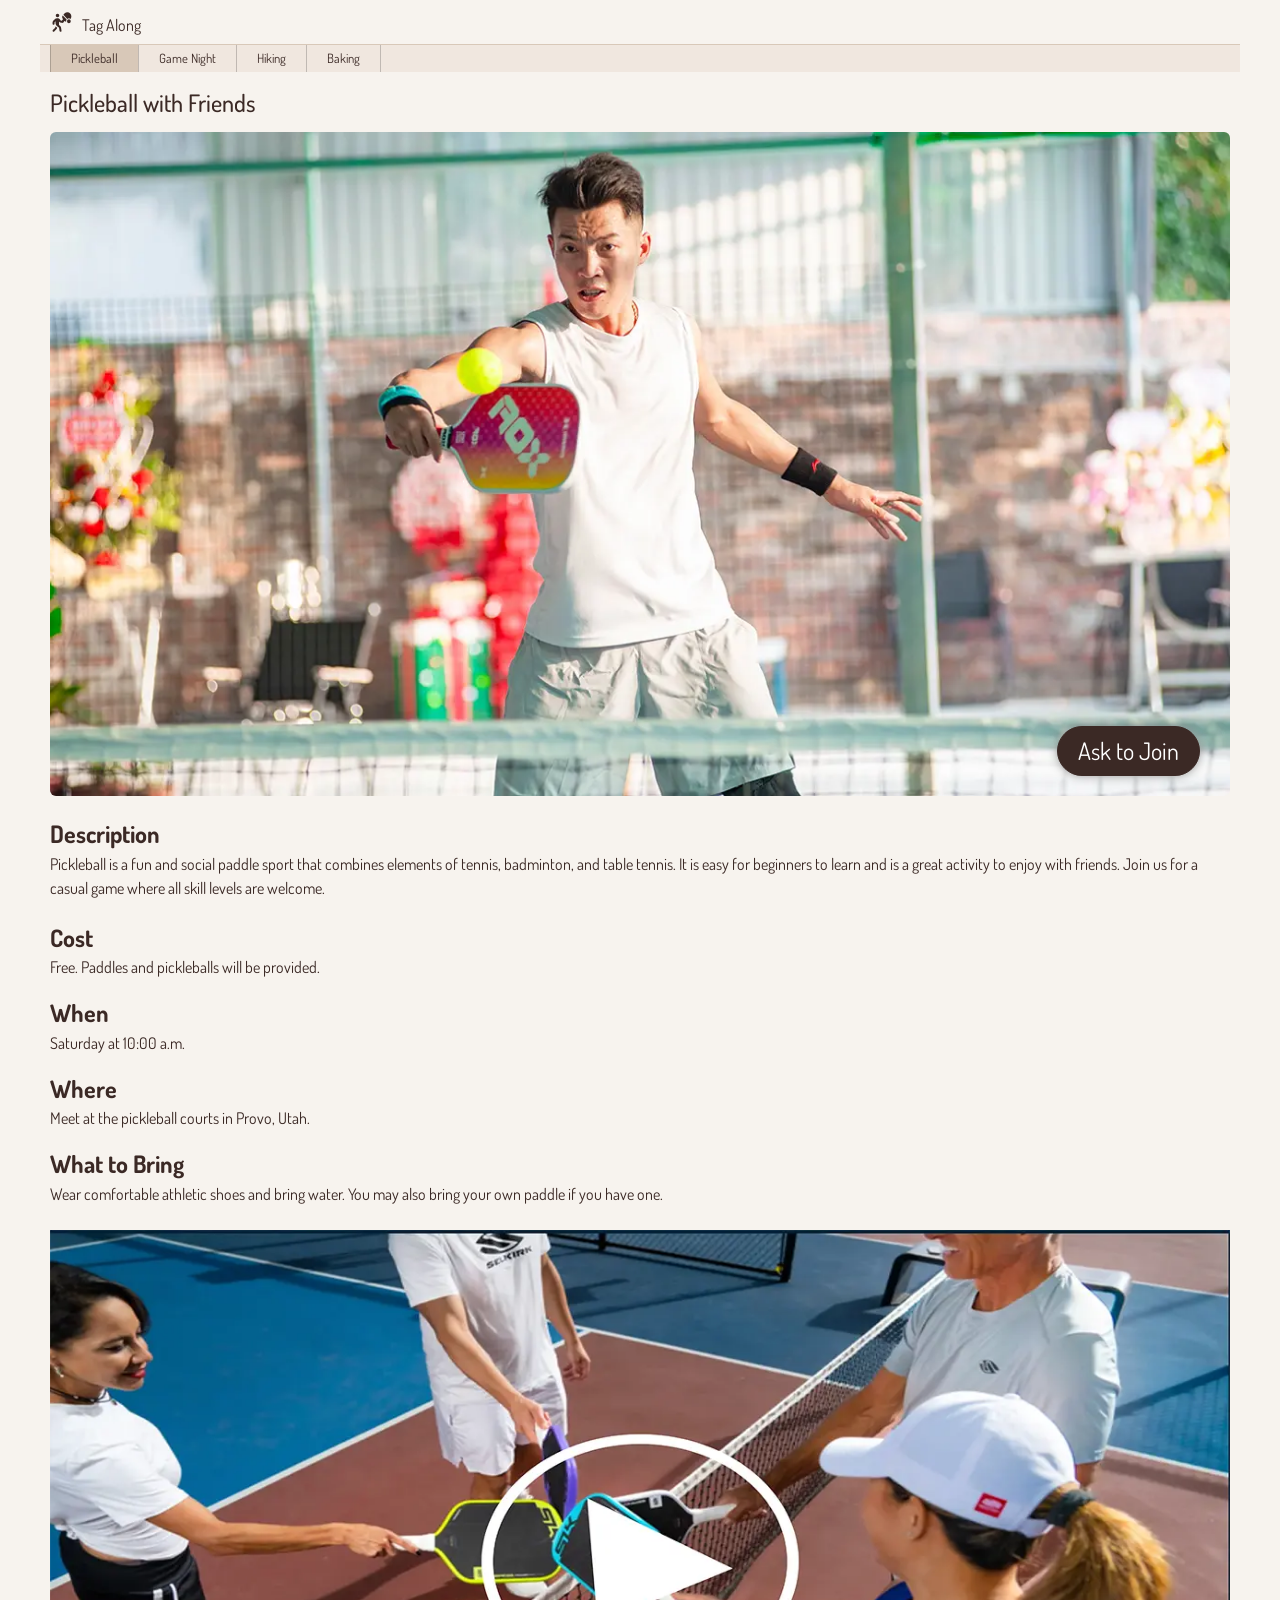
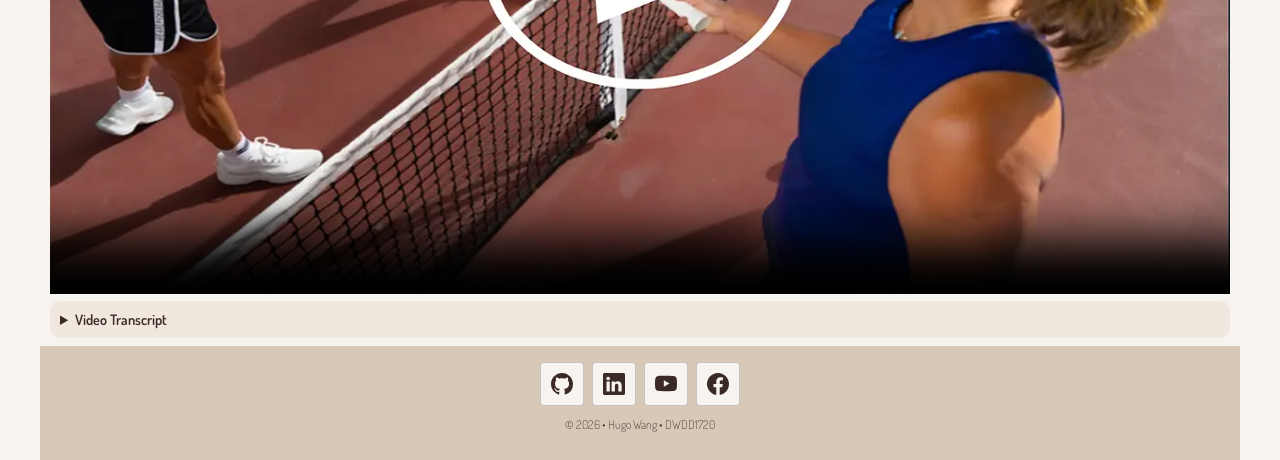
==== commit a56c8e06: "Revert "first push" This reverts commit 087a37370bbff4a79b0c2237c99ebbb12a906a16." ====
--- a/index.html
+++ b/index.html
@@ -1,134 +1,213 @@
 <!DOCTYPE html>
 <html lang="en">
-
-<head>
-  <meta charset="UTF-8" />
-  <meta name="viewport" content="width=device-width, initial-scale=1.0" />
-  <title>Apply | Talent Studio</title>
-
-  <!-- STYLESHEETS -->
-  <link rel="stylesheet" href="styles/normalize.css" />
-  <link rel="stylesheet" href="styles/small.css" />
-  <link rel="stylesheet" href="styles/larger.css" />
-
-  <!-- GOOGLE FONT -->
-  <link rel="preconnect" href="https://fonts.googleapis.com">
-  <link rel="preconnect" href="https://fonts.gstatic.com" crossorigin>
-  <link href="https://fonts.googleapis.com/css2?family=Outfit:wght@100..900&display=swap" rel="stylesheet">
-
-  <!-- OPEN GRAPH TAGS -->
-  <meta property="og:title" content="Apply | Talent Studio" />
-  <meta property="og:description"
-    content="Find your next creative opportunity. Join Talent Studio’s network of designers and developers and share your skills and portfolio." />
-  <meta property="og:image" content="https://hugowang-kimochi.github.io/1720-hireme/images/opengraph.jpg" />
-  <meta property="og:url" content="https://hugowang-kimochi.github.io/1720-hireme//" />
-  <meta property="og:logo" content="https://hugowang-kimochi.github.io/1720-hireme/images/logo.svg" />
-  <meta property="og:type" content="website" />
-
-  <!-- FAV ICON LINKS-->
-  <link rel="icon" type="image/png" href="/1720-hireme/favicon-96x96.png" sizes="96x96" />
-  <link rel="icon" type="image/svg+xml" href="/1720-hireme/favicon.svg" />
-  <link rel="shortcut icon" href="/1720-hireme/favicon.ico" />
-  <link rel="apple-touch-icon" sizes="180x180" href="/1720-hireme/apple-touch-icon.png" />
-  <meta name="apple-mobile-web-app-title" content="Hire Me" />
-  <link rel="manifest" href="/1720-hireme/site.webmanifest" />
-
-  <!-- SCRIPTS -->
-  <script src="scripts/navigation.js" defer></script>
-  <script src="scripts/year.js" defer></script>
-</head>
-
-<body>
-  <header>
-    <img src="images/logo.svg" alt="Site Logo" width="131" height="50" loading="lazy" />
-    <button id="hamburger" class="hamburger" aria-label="Nav Link Button"></button>
-  </header>
-  <nav id="navbar">
-    <ul>
-      <li><a href="#">CANDIDATES</a></li>
-      <li><a href="#">EMPLOYERS</a></li>
-      <li><a href="#">SERVICES</a></li>
-      <li><a href="#">ABOUT US</a></li>
-      <li class="active"><a href="index.html">APPLY</a></li>
-    </ul>
-  </nav>
-  <main>
-    <h1>Apply</h1>
-
-    <div class="apply-intro">
-      <h2>Your next creative opportunity starts here.</h2>
+  <head>
+    <meta charset="UTF-8" />
+    <meta name="viewport" content="width=device-width, initial-scale=1.0" />
+    <title>Pickleball Tag Along</title>
+
+    <!-- STYLESHEETS -->
+    <link rel="stylesheet" href="styles/normalize.css" />
+    <link rel="stylesheet" href="styles/small.css" />
+    <link rel="stylesheet" href="styles/larger.css" />
+
+    <!-- GOOGLE FONT -->
+    <link rel="preconnect" href="https://fonts.googleapis.com" />
+    <link rel="preconnect" href="https://fonts.gstatic.com" crossorigin />
+    <link
+      href="https://fonts.googleapis.com/css2?family=Dosis:wght@400;500;600;700&display=swap"
+      rel="stylesheet"
+    />
+
+    <!-- OPEN GRAPH TAGS -->
+
+    <meta property="og:title" content="Pickleball Tag Along" />
+    <meta
+      property="og:description"
+      content="Join friends for a fun and beginner-friendly pickleball activity in Provo."
+    />
+    <meta
+      property="og:image"
+      content="https://hugowang-kimochi.github.io/1720-tagalong/images/opengraph.jpg"
+    />
+    <meta
+      property="og:url"
+      content="https://hugowang-kimochi.github.io/1720-tagalong/"
+    />
+    <meta
+      property="og:logo"
+      content="https://hugowang-kimochi.github.io/1720-tagalong/images/house-heart-fill.svg"
+    />
+    <meta property="og:type" content="website" />
+
+    <!-- FAV ICON LINKS-->
+    <link
+      rel="icon"
+      type="image/png"
+      href="/1720-tagalong/favicon-96x96.png"
+      sizes="96x96"
+    />
+    <link rel="icon" type="image/svg+xml" href="/1720-tagalong/favicon.svg" />
+    <link rel="shortcut icon" href="/1720-tagalong/favicon.ico" />
+    <link
+      rel="apple-touch-icon"
+      sizes="180x180"
+      href="/1720-tagalong/apple-touch-icon.png"
+    />
+    <meta name="apple-mobile-web-app-title" content="Tag Along" />
+    <link rel="manifest" href="/1720-tagalong/site.webmanifest" />
+    <!-- SCRIPTS -->
+    <script src="scripts/navigation.js" defer></script>
+    <script src="scripts/year.js" defer></script>
+  </head>
+  <body>
+    <header>
+      <img
+        src="images/person-walking-solid-full.svg"
+        alt="Site Logo"
+        width="16"
+        height="16"
+      />
+      <span>Tag Along</span>
+      <button
+        id="hamburger"
+        class="hamburger"
+        aria-label="Nav Link Button"
+      ></button>
+    </header>
+    <nav id="navbar">
+      <ul>
+        <li class="active"><a href="index.html">Pickleball</a></li>
+        <li><a href="#">Game Night</a></li>
+        <li><a href="#">Hiking</a></li>
+        <li><a href="#">Baking</a></li>
+      </ul>
+    </nav>
+    <main>
+      <h1>Pickleball with Friends</h1>
+
+      <div class="hero">
+        <picture>
+          <source
+            media="(max-width: 610px)"
+            srcset="images/hero-small-610.webp"
+          />
+          <source
+            media="(max-width: 900px)"
+            srcset="images/hero-medium-900.webp"
+          />
+          <img src="images/hero-large-1200.webp" alt="PickelBall Game" />
+        </picture>
+        <a href="#">Ask to Join</a>
+      </div>
+
+      <!-- DESCRIPTION -->
+      <section class="activity-info">
+        <h2>Description</h2>
+
+        <p>
+          Pickleball is a fun and social paddle sport that combines elements of
+          tennis, badminton, and table tennis. It is easy for beginners to learn
+          and is a great activity to enjoy with friends. Join us for a casual
+          game where all skill levels are welcome.
+        </p>
+      </section>
+
+      <!-- ACTIVITY DETAILS -->
+      <section id="details" class="activity-info">
+        <h2>Cost</h2>
+        <p>Free. Paddles and pickleballs will be provided.</p>
+
+        <h2>When</h2>
+        <p>Saturday at 10:00 a.m.</p>
+
+        <h2>Where</h2>
+        <p>Meet at the pickleball courts in Provo, Utah.</p>
+
+        <h2>What to Bring</h2>
+        <p>
+          Wear comfortable athletic shoes and bring water. You may also bring
+          your own paddle if you have one.
+        </p>
+      </section>
+
+      <!-- VIDEO -->
+      <video controls poster="media/poster.webp" width="1280" height="720">
+        <source src="media/invitation.mp4" type="video/mp4" />
+        <source src="media/invitation.webm" type="video/webm" />
+        <track
+          label="English"
+          kind="subtitles"
+          srclang="en"
+          src="media/captions-en.vtt"
+          default
+        />
+
+        <track
+          label="Chinese"
+          kind="subtitles"
+          srclang="zh"
+          src="media/captions-zh.vtt"
+        />
+      </video>
+      <details>
+        <summary>Video Transcript</summary>
+        <p>
+          Hello everyone. Today I want to invite you to play pickleball with me.
+          Pickleball is a fun and social sport that combines parts of tennis,
+          badminton, and table tennis. It's easy to learn. So you don't need to
+          you don't need any experience to join us. We will meet this Saturday
+          at 10:00 in morning in the morning at a pickleball court in Provo. I
+          will bring the paddles and picks so you don't you so you only need to
+          bring water and wear comfortable shoes. Pickleball is a great way to
+          exercise, spend time with friends, and meet new people. The most
+          important thing is to relax and have fun. I hope you tag along and
+          play with us. Would you love to see you there? We uh we would love to
+          see you there. See you on the court.
+        </p>
+      </details>
+    </main>
+
+    <footer>
+      <div class="social">
+        <a href="https://github.com/HugoWang-Kimochi" target="_blank"
+          ><img
+            src="images/icon-github.svg"
+            alt="GitHub Icon"
+            width="16"
+            height="16"
+        /></a>
+
+        <a
+          href="https://www.linkedin.com/in/hugo-wang-6576a442b/"
+          target="_blank"
+          ><img
+            src="images/icon-linkedin.svg"
+            alt="Linked In Icon"
+            width="16"
+            height="16"
+        /></a>
+
+        <a href="https://www.youtube.com/@LofiGirl" target="_blank"
+          ><img
+            src="images/icon-youtube.svg"
+            alt="Youtube Icon"
+            width="16"
+            height="16"
+        /></a>
+
+        <a
+          href="https://www.facebook.com/profile.php?id=100000317223996"
+          target="_blank"
+          ><img
+            src="images/icon-facebook.svg"
+            alt="Facebook Icon"
+            width="16"
+            height="16"
+        /></a>
+      </div>
       <p>
-        Join Talent Studio’s network of designers and developers.
-        Tell us about yourself and share your portfolio.
+        &copy; <span id="currentyear"></span> &bull; Hugo Wang &bull; DWDD1720
       </p>
-
-      <ul class="job-tags">
-        <li>Front-End Development</li>
-        <li>Full-Stack Development</li>
-        <li>Web Design</li>
-        <li>UX/UI Design</li>
-      </ul>
-    </div>
-
-    <p class="required-note">Fields marked with * are required.</p>
-
-    <form action="results.html" method="get">
-      <label>First Name *
-        <input type="text" name="first" required autocomplete="given-name" placeholder="First Name">
-      </label>
-
-      <label>Last Name *
-        <input type="text" name="last" required autocomplete="family-name" placeholder="Last Name">
-      </label>
-
-      <label>Cell Phone *
-        <input type="tel" name="phone" required autocomplete="tel" placeholder="805-123-5678">
-      </label>
-
-      <label>Email *
-        <input type="email" name="email" required autocomplete="email" placeholder="example@gmail.com">
-      </label>
-
-      <label>Portfolio URL *
-        <input type="url" name="url" required autocomplete="url" placeholder="https://yourname.github.io">
-      </label>
-
-      <label>Applying As *
-        <select name="who" required>
-          <option value="">Select a position</option>
-          <option value="Front-End Developer">Front-End Developer</option>
-          <option value="Full-Stack Developer">Full-Stack Developer</option>
-          <option value="Web Designer">Web Designer</option>
-          <option value="UX/UI Designer">UX/UI Designer</option>
-        </select>
-      </label>
-
-      <label>Comments (optional)
-        <textarea name="comments" rows="5" placeholder="Tell us about your skills and interests"></textarea>
-      </label>
-
-      <input type="submit" value="Apply Now">
-    </form>
-  </main>
-
-  <footer>
-    <div class="social">
-      <a href="https://github.com/HugoWang-Kimochi" target="_blank"><img src="images/icon-github.svg" alt="GitHub Icon"
-          width="16" height="16" /></a>
-
-      <a href="https://www.linkedin.com/in/hugo-wang-6576a442b/" target="_blank"><img src="images/icon-linkedin.svg"
-          alt="Linked In Icon" width="16" height="16" /></a>
-
-      <a href="https://www.youtube.com/@LofiGirl" target="_blank"><img src="images/icon-youtube.svg" alt="Youtube Icon"
-          width="16" height="16" /></a>
-
-      <a href="https://www.facebook.com/profile.php?id=100000317223996" target="_blank"><img
-          src="images/icon-facebook.svg" alt="Facebook Icon" width="16" height="16" /></a>
-    </div>
-    <p>
-      &copy; <span id="currentyear"></span> &bull; Hugo Wang &bull; DWDD1720
-    </p>
-  </footer>
-</body>
-
-</html>+    </footer>
+  </body>
+</html>
--- a/styles/small.css
+++ b/styles/small.css
@@ -1,21 +1,3 @@
-/*********************** COLOR SCHEME ************************/
-:root {
-  --color-primary: #24483f;
-  --color-secondary: #F2D492;
-  /* series of Grey Scale Colors */
-  --color-mygrey-05: lab(98% 0 0);
-  --color-mygrey-10: lab(97% 0 0);
-  --color-mygrey-20: lab(91% 0 0);
-  --color-mygrey-30: lab(85% 0 0);
-  --color-mygrey-40: lab(66% 0 0);
-  --color-mygrey-50: lab(48% 0 0);
-  --color-mygrey-60: lab(34% 0 0);
-  --color-mygrey-70: lab(27% 0 0);
-  --color-mygrey-80: lab(15% 0 0);
-  --color-mygrey-90: lab(8% 0 0);
-  --color-mygrey-95: lab(3% 0 0);
-}
-
 /*********************** BORDER BOX ************************/
 * {
   box-sizing: border-box;
@@ -24,26 +6,28 @@
 
 /*********************** Body TAG ************************/
 body {
-  font-family: "Outfit", sans-serif;
-  margin: 0;
+  font-family: "Dosis", sans-serif;
+
   background-color: #f7f3ee;
+  color: #242424;
 }
 
 /*********************** HEADER ************************/
 header {
   padding: 10px 0 10px 10px;
   display: grid;
-  grid-template-columns: auto 44px;
+  grid-template-columns: 24px auto 44px;
   align-items: end;
   column-gap: 8px;
   border-bottom: solid 1px #d8c8b8;
 }
-
 header img {
   display: block;
-  width: 131px;
-  height: auto;
-  padding-bottom: 5px;
+  width: 100%;
+  height: auto;
+}
+header span {
+  color: #3b2925;
 }
 
 /*********************** NAVIGATION ************************/
@@ -51,31 +35,26 @@
   background-color: #f0e7df;
   display: none;
 }
-
 nav ul {
   margin: 0;
   padding: 0;
   list-style-type: none;
 }
-
 nav a {
   display: block;
   font-size: 0.8rem;
   font-weight: 400;
-  color: var(--color-primary);
+  color: #3b2925;
   text-decoration: none;
   padding: 0.85rem 10px;
 }
-
 nav li.active a {
-  background-color: var(--color-secondary);
-  color: var(--color-primary);
-}
-
+  background-color: #d8c8b8;
+  color: #3b2925;
+}
 nav a:hover {
-  background-color: var(--color-secondary);
-}
-
+  background-color: #d8c8b8;
+}
 nav.show {
   display: block;
 }
@@ -102,141 +81,160 @@
 /*********************** MAIN LAYOUT ************************/
 h1 {
   font-size: 1.5rem;
-  color: var(--color-primary);
+  color: #3b2925;
   font-weight: 500;
   margin-left: 10px;
 }
 
-
-/*********************** INTRODUCTION ************************/
-.apply-intro,
-.required-note {
-  margin: 1rem 10px;
-}
-
-.apply-intro h2 {
-  color: var(--color-primary);
-  font-size: 1.4rem;
-  line-height: 1.3;
-  margin-bottom: 0.75rem;
-}
-
-.apply-intro p {
-  max-width: 60ch;
-  color: var(--color-mygrey-60);
-  line-height: 1.6;
-}
-
-.job-tags {
-  display: flex;
-  flex-wrap: wrap;
-  gap: 0.5rem;
-  padding: 0;
-  list-style: none;
-}
-
-.job-tags li {
-  background-color: var(--color-secondary);
-  color: var(--color-primary);
-  padding: 0.45rem 0.8rem;
-  border-radius: 1rem;
+.sbs section {
+  border: 1px solid #eee;
+  border-radius: 10px;
+  box-shadow: 0 0 10px #aaa;
+  margin: 0.5rem 10px;
+  overflow: hidden;
+}
+.sbs h2 {
+  background-color: #3b2925;
+  color: #f7f3ee;
+  font-weight: 400;
+  font-size: 1.25rem;
+  margin: 0;
+  padding: 0.5rem 0.2rem;
+  text-align: center;
+}
+.sbs p {
+  font-weight: 200;
+  margin: 10px;
+  line-height: 130%;
+}
+.sbs img {
+  display: block;
+  width: 100%;
+  height: 100%;
+  object-fit: cover;
+}
+
+/*********************** INFORMATION ************************/
+.activity-info,
+.invitation {
+  margin: 1.5rem 10px;
+}
+
+.activity-info h2,
+.invitation h2 {
+  color: #3b2925;
+  font-size: 1.5rem;
+  margin-bottom: 0.25rem;
+}
+
+.activity-info p {
+  line-height: 1.5;
+  margin-top: 0;
+  color: #3b2925;
+}
+
+/******************** HERO IMAGE LAYOUT *********************/
+
+.hero {
+  display: block;
+  width: 100%;
+  padding: 0 10px;
+  position: relative;
+}
+.hero img {
+  display: block;
+  width: 100%;
+  height: auto;
+  border-radius: 6px;
+}
+.hero a {
+  position: absolute;
+  bottom: 20px;
+  right: 40px;
+  text-decoration: none;
+  color: white;
+  background-color: #3b2925;
+  padding: 10px 20px;
+  border-radius: 99px;
+  border: 1px solid #3b2925;
+  box-shadow: 0 0 10px #999;
+  font-size: 1.5rem;
+}
+.hero a:hover {
+  background-color: #d8c8b8;
+  color: #3b2925;
+}
+
+/******************** VIDEO *********************/
+video {
+  display: block;
+  width: 100%;
+  height: auto;
+  padding: 0 10px;
+}
+details {
+  margin: 0.5rem 10px;
+  padding: 10px;
+  background-color: #f0e7df;
+  border-radius: 10px;
+}
+details summary {
+  color: #3b2925;
+  font-weight: 600;
   font-size: 0.9rem;
 }
-
-.required-note {
-  color: var(--color-mygrey-50);
-  font-size: 0.9rem;
-}
-
-
-/*********************** FORM LAYOUT ************************/
-form {
-  margin: 1rem 10px;
-
-  label {
-    display: block;
-    font-size: 0.7rem;
-    font-weight: 500;
-    padding-top: 0.2rem;
-    color: var(--color-mygrey-50);
-    text-transform: uppercase;
-  }
-
-  input[type="text"],
-  input[type="tel"],
-  input[type="url"],
-  input[type="email"],
-  textarea,
-  select {
-    display: block;
-    margin: 0.1rem 0 1rem 0;
-    padding: .6rem 10px;
-    border: 1px solid var(--color-mygrey-30);
-    border-radius: 4px;
-    border-left-width: 5px;
-    border-left-color: var(--color-mygrey-30);
-    font-size: .8rem;
-    background-color: var(--color-mygrey-05);
-    width: 90%;
-
-    &::placeholder {
-      color: var(--color-mygrey-50)
-    }
-
-  }
-
-  input:required,
-  select:required {
-    border-left-color: var(--color-primary);
-  }
-
-  input:focus {
-    border-left-color: var(--color-secondary);
-    outline: none;
-  }
-
-  input:required:valid,
-  select:required:valid {
-    border-left-color: var(--color-secondary);
-  }
-}
-
-input[type="submit"] {
-  border: none;
-  text-align: center;
-  background-color: var(--color-secondary);
-  color: var(--color-mygrey-80);
-  border-radius: 1rem;
-  padding: 0.75rem 1.5rem;
-  margin: 2rem 0;
-  font-size: 1rem;
-  -webkit-appearance: none;
-  appearance: none;
-
-  &:hover {
-    box-shadow: 0 0 10px var(--color-mygrey-90);
-  }
-}
-
-/*********************** STYLE FORM RESULTS ************************/
-.results {
-  background-color: var(--color-primary);
-  margin: 0 10px 1rem 10px;
+details p {
+  color: #3b2925;
+  font-weight: 300;
+}
+
+/******************** ASSIGNMENT CARDS *********************/
+.cards {
+  display: grid;
+  grid-template-columns: repeat(auto-fit, minmax(280px, 1fr));
+  gap: 50px 10px;
+  margin: 10px;
+}
+.cards section {
+  border: 1px #ccc solid;
+  border-radius: 10px;
+  overflow: hidden;
+}
+.cards h2 {
+  background-color: #8b6658;
+  color: #ffffff;
+  font-weight: 400;
+  font-size: 1.25rem;
+  margin: 0;
+  padding: 0.5rem 0.2rem;
+  text-align: center;
+}
+.cards p {
+  font-weight: 200;
+  margin: 10px 10px;
+  line-height: 130%;
+  text-align: center;
+}
+.cards img {
+  display: block;
+  width: 100%;
+  height: auto;
+}
+.cards a {
+  background-color: #8b6658;
+  color: #ffffff;
+  text-decoration: none;
+  display: block;
+  width: 80%;
   padding: 10px;
-  border: 1px solid var(--color-mygrey-40);
-  border-radius: 6px;
-
-  p {
-    padding: 5px 0;
-    font-weight: 500;
-    color: var(--color-secondary);
-    line-height: 1.6;
-  }
-
-  span {
-    font-weight: 400;
-    color: white;
-  }
+  margin: 0 10% 10px 10%;
+  text-align: center;
+  border-radius: 20px;
+}
+.cards a:hover {
+  background-color: #a37d6e;
+  transform: translateY(2px);
+  box-shadow: 0 0 10px #999;
 }
 
 /********************** SOCIAL STUFF ***********************/
@@ -245,13 +243,11 @@
   justify-content: center;
   column-gap: 8px;
 }
-
 .social img {
   display: block;
   width: 22px;
   height: 22px;
 }
-
 .social a {
   border: solid 1px rgba(0, 0, 0, 0.2);
   border-radius: 4px;
@@ -260,20 +256,18 @@
   display: flex;
   justify-content: center;
   align-items: center;
-  background-color: var(--color-secondary);
-}
-
+  background-color: #f7f3ee;
+}
 .social a:hover {
   background-color: #ffffff;
 }
-
 /********************** FOOTER STUFF ***********************/
 
 footer {
-  background-color: var(--color-primary);
-  color: white;
+  background-color: #d8c8b8;
+  color: #3b2925;
   padding: 1rem 0;
   text-align: center;
   font-weight: 200;
   font-size: 0.75rem;
-}+}
